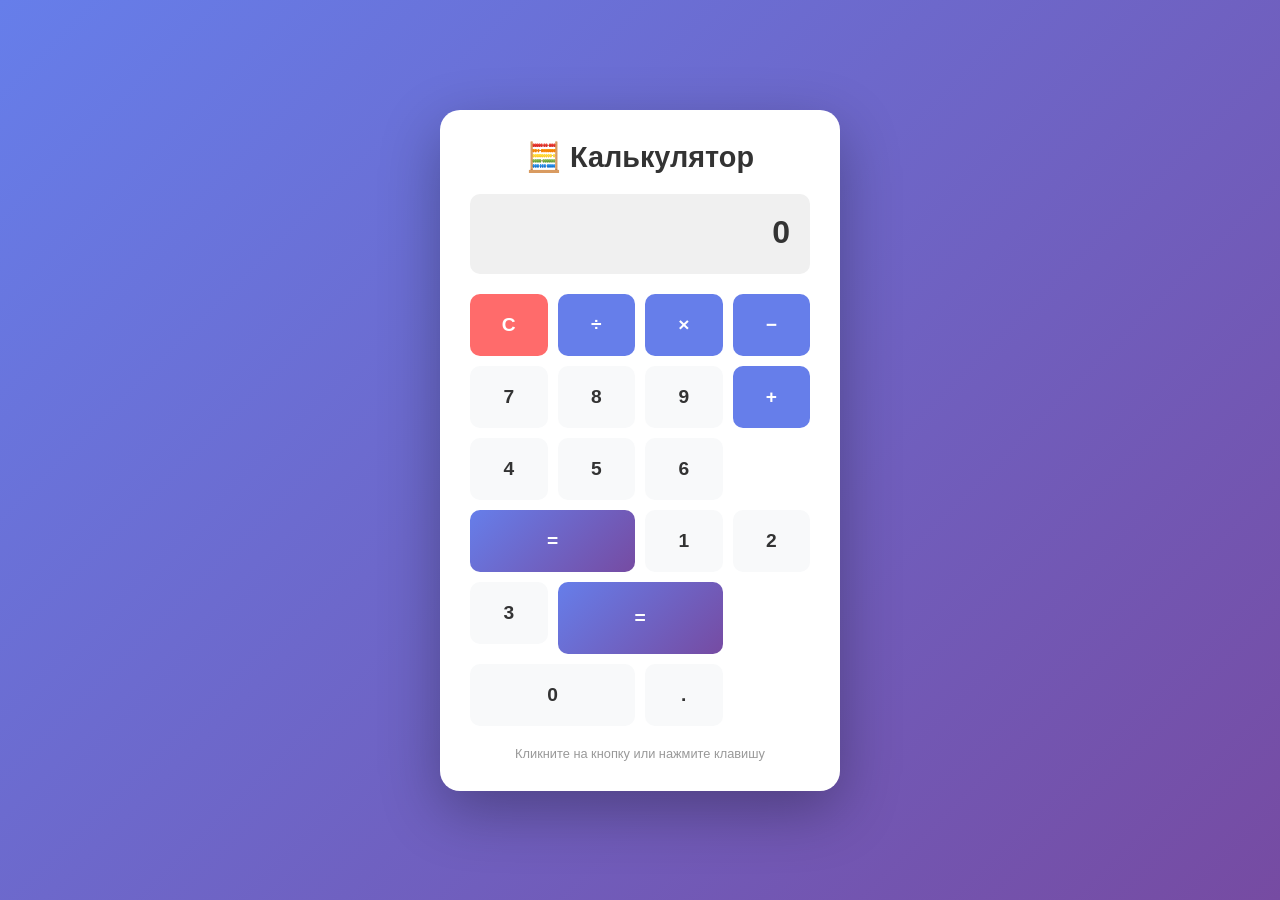
==== calculator-app/index.html @ 9c4c743e "Create index.html" ====
<!DOCTYPE html>
<html lang="ru">
<head>
    <meta charset="UTF-8">
    <meta name="viewport" content="width=device-width, initial-scale=1.0">
    <title>Калькулятор | Проект для портфолио</title>
    <style>
        * {
            margin: 0;
            padding: 0;
            box-sizing: border-box;
        }

        body {
            font-family: 'Inter', Arial, sans-serif;
            background: linear-gradient(135deg, #667eea 0%, #764ba2 100%);
            min-height: 100vh;
            display: flex;
            justify-content: center;
            align-items: center;
            padding: 20px;
        }

        .calculator {
            background: white;
            border-radius: 20px;
            padding: 30px;
            box-shadow: 0 20px 60px rgba(0,0,0,0.3);
            width: 100%;
            max-width: 400px;
        }

        h1 {
            text-align: center;
            color: #333;
            margin-bottom: 20px;
            font-size: 1.8em;
        }

        .display {
            background: #f0f0f0;
            padding: 20px;
            border-radius: 10px;
            margin-bottom: 20px;
            text-align: right;
            font-size: 2em;
            font-weight: 600;
            color: #333;
            word-wrap: break-word;
            min-height: 80px;
        }

        .buttons {
            display: grid;
            grid-template-columns: repeat(4, 1fr);
            gap: 10px;
        }

        button {
            padding: 20px;
            font-size: 1.2em;
            border: none;
            border-radius: 10px;
            cursor: pointer;
            transition: transform 0.1s, box-shadow 0.2s;
            font-weight: 600;
        }

        button:active {
            transform: scale(0.97);
        }

        .number {
            background: #f8f9fa;
            color: #333;
        }

        .number:hover {
            background: #e9ecef;
        }

        .operator {
            background: #667eea;
            color: white;
        }

        .operator:hover {
            background: #5a67d8;
        }

        .equals {
            background: linear-gradient(135deg, #667eea 0%, #764ba2 100%);
            color: white;
            grid-column: span 2;
        }

        .clear {
            background: #ff6b6b;
            color: white;
        }

        .clear:hover {
            background: #ff5252;
        }

        .zero {
            grid-column: span 2;
        }

        .footer {
            text-align: center;
            margin-top: 20px;
            font-size: 0.8em;
            color: #999;
        }
    </style>
</head>
<body>
    <div class="calculator">
        <h1>🧮 Калькулятор</h1>
        <div class="display" id="display">0</div>
        <div class="buttons">
            <button class="clear" onclick="clearDisplay()">C</button>
            <button class="operator" onclick="appendOperator('/')">÷</button>
            <button class="operator" onclick="appendOperator('*')">×</button>
            <button class="operator" onclick="appendOperator('-')">−</button>
            
            <button class="number" onclick="appendNumber('7')">7</button>
            <button class="number" onclick="appendNumber('8')">8</button>
            <button class="number" onclick="appendNumber('9')">9</button>
            <button class="operator" onclick="appendOperator('+')">+</button>
            
            <button class="number" onclick="appendNumber('4')">4</button>
            <button class="number" onclick="appendNumber('5')">5</button>
            <button class="number" onclick="appendNumber('6')">6</button>
            <button class="equals" onclick="calculate()">=</button>
            
            <button class="number" onclick="appendNumber('1')">1</button>
            <button class="number" onclick="appendNumber('2')">2</button>
            <button class="number" onclick="appendNumber('3')">3</button>
            <button class="equals" style="grid-row: span 2;" onclick="calculate()">=</button>
            
            <button class="number zero" onclick="appendNumber('0')">0</button>
            <button class="number" onclick="appendNumber('.')">.</button>
        </div>
        <div class="footer">
            <p>Кликните на кнопку или нажмите клавишу</p>
        </div>
    </div>

    <script>
        // ========== ПЕРЕМЕННЫЕ ==========
        let currentInput = '0';
        let previousInput = '';
        let operator = null;
        let waitingForOperand = false;

        // ========== ОБНОВЛЕНИЕ ДИСПЛЕЯ ==========
        function updateDisplay() {
            const display = document.getElementById('display');
            display.textContent = currentInput;
        }

        // ========== ДОБАВЛЕНИЕ ЦИФР ==========
        function appendNumber(num) {
            if (waitingForOperand) {
                currentInput = num;
                waitingForOperand = false;
            } else {
                if (currentInput === '0' && num !== '.') {
                    currentInput = num;
                } else {
                    currentInput += num;
                }
            }
            updateDisplay();
        }

        // ========== ДОБАВЛЕНИЕ ОПЕРАТОРА ==========
        function appendOperator(op) {
            if (operator && !waitingForOperand) {
                calculate();
            }
            previousInput = currentInput;
            operator = op;
            waitingForOperand = true;
        }

        // ========== ВЫЧИСЛЕНИЕ ==========
        function calculate() {
            if (!operator || waitingForOperand) return;
            
            const prev = parseFloat(previousInput);
            const current = parseFloat(currentInput);
            
            if (isNaN(prev) || isNaN(current)) return;
            
            let result = 0;
            
            switch (operator) {
                case '+':
                    result = prev + current;
                    break;
                case '-':
                    result = prev - current;
                    break;
                case '*':
                    result = prev * current;
                    break;
                case '/':
                    if (current === 0) {
                        alert('На ноль делить нельзя!');
                        clearDisplay();
                        return;
                    }
                    result = prev / current;
                    break;
                default:
                    return;
            }
            
            currentInput = result.toString();
            operator = null;
            waitingForOperand = true;
            updateDisplay();
        }

        // ========== ОЧИСТКА ==========
        function clearDisplay() {
            currentInput = '0';
            previousInput = '';
            operator = null;
            waitingForOperand = false;
            updateDisplay();
        }

        // ========== КЛАВИАТУРА ==========
        document.addEventListener('keydown', function(event) {
            const key = event.key;
            
            if (key >= '0' && key <= '9') {
                appendNumber(key);
            } else if (key === '.') {
                appendNumber('.');
            } else if (key === '+' || key === '-' || key === '*' || key === '/') {
                let displayOp = key;
                if (key === '*') displayOp = '*';
                if (key === '/') displayOp = '/';
                appendOperator(displayOp);
            } else if (key === 'Enter' || key === '=') {
                calculate();
            } else if (key === 'Escape' || key === 'c' || key === 'C') {
                clearDisplay();
            }
        });

        // Начальное отображение
        updateDisplay();
    </script>
</body>
</html>
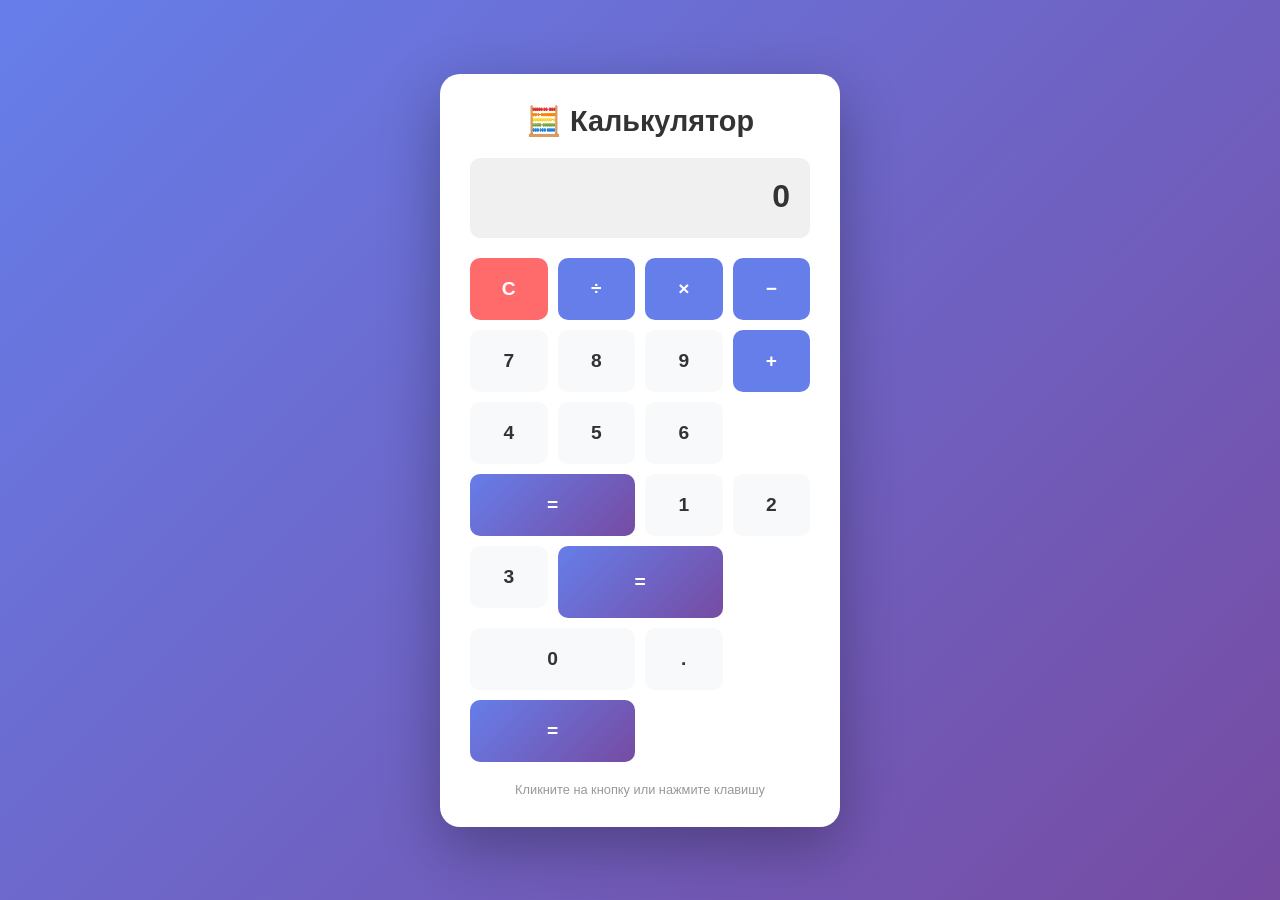
==== commit 68b8415e: "Update index.html" ====
--- a/calculator-app/index.html
+++ b/calculator-app/index.html
@@ -142,6 +142,7 @@
             
             <button class="number zero" onclick="appendNumber('0')">0</button>
             <button class="number" onclick="appendNumber('.')">.</button>
+            <button class="equals" onclick="calculate()">=</button>
         </div>
         <div class="footer">
             <p>Кликните на кнопку или нажмите клавишу</p>
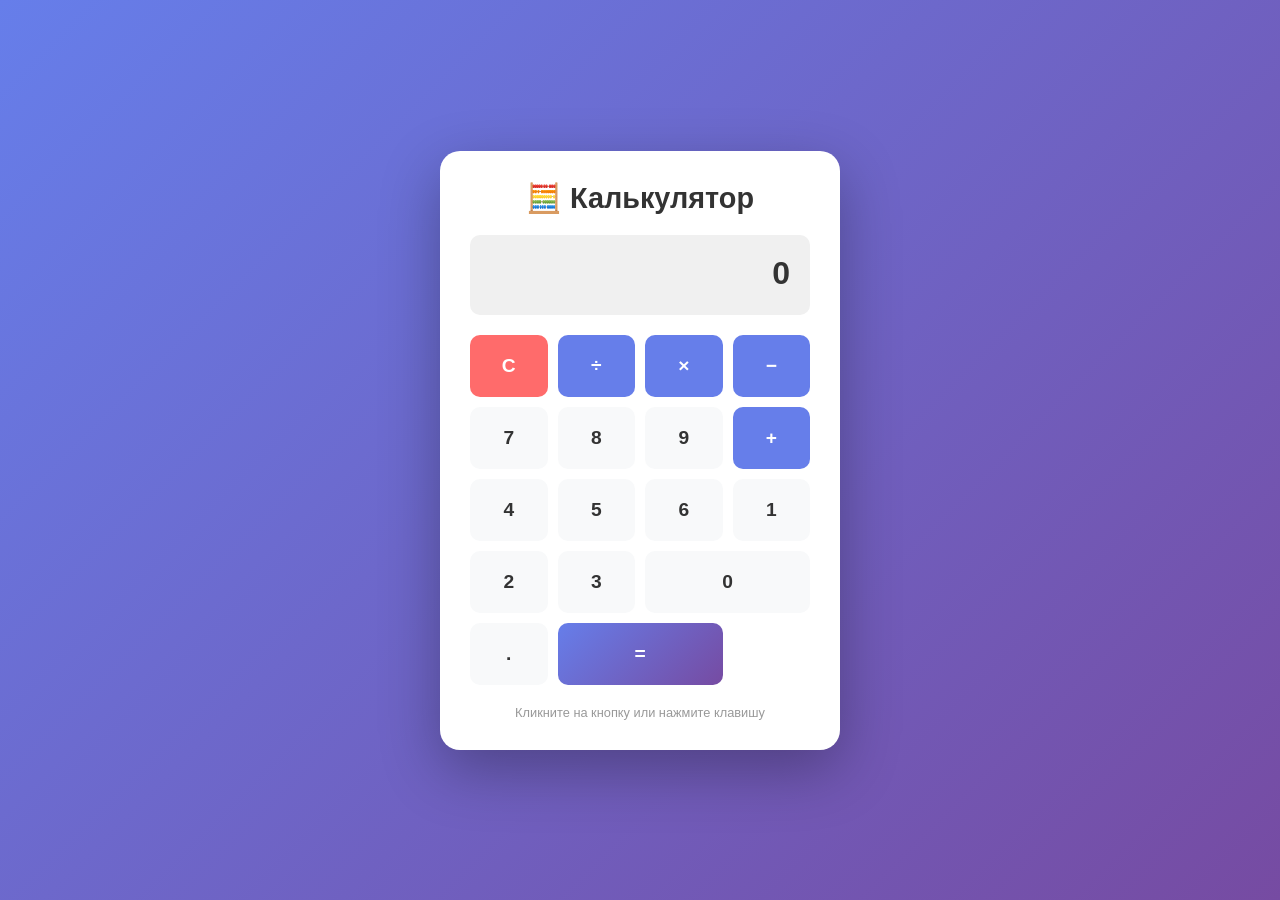
==== commit a9171b69: "Update index.html" ====
--- a/calculator-app/index.html
+++ b/calculator-app/index.html
@@ -65,6 +65,20 @@
             transition: transform 0.1s, box-shadow 0.2s;
             font-weight: 600;
         }
+        .buttons {
+            display: grid;
+            grid-template-columns: repeat(4, 1fr);
+            gap: 10px;
+}
+
+        .zero {
+            grid-column: span 2;
+}
+
+        .equals {
+            background: linear-gradient(135deg, #667eea 0%, #764ba2 100%);
+            color: white;
+}
 
         button:active {
             transform: scale(0.97);
@@ -133,12 +147,10 @@
             <button class="number" onclick="appendNumber('4')">4</button>
             <button class="number" onclick="appendNumber('5')">5</button>
             <button class="number" onclick="appendNumber('6')">6</button>
-            <button class="equals" onclick="calculate()">=</button>
-            
+           
             <button class="number" onclick="appendNumber('1')">1</button>
             <button class="number" onclick="appendNumber('2')">2</button>
             <button class="number" onclick="appendNumber('3')">3</button>
-            <button class="equals" style="grid-row: span 2;" onclick="calculate()">=</button>
             
             <button class="number zero" onclick="appendNumber('0')">0</button>
             <button class="number" onclick="appendNumber('.')">.</button>
